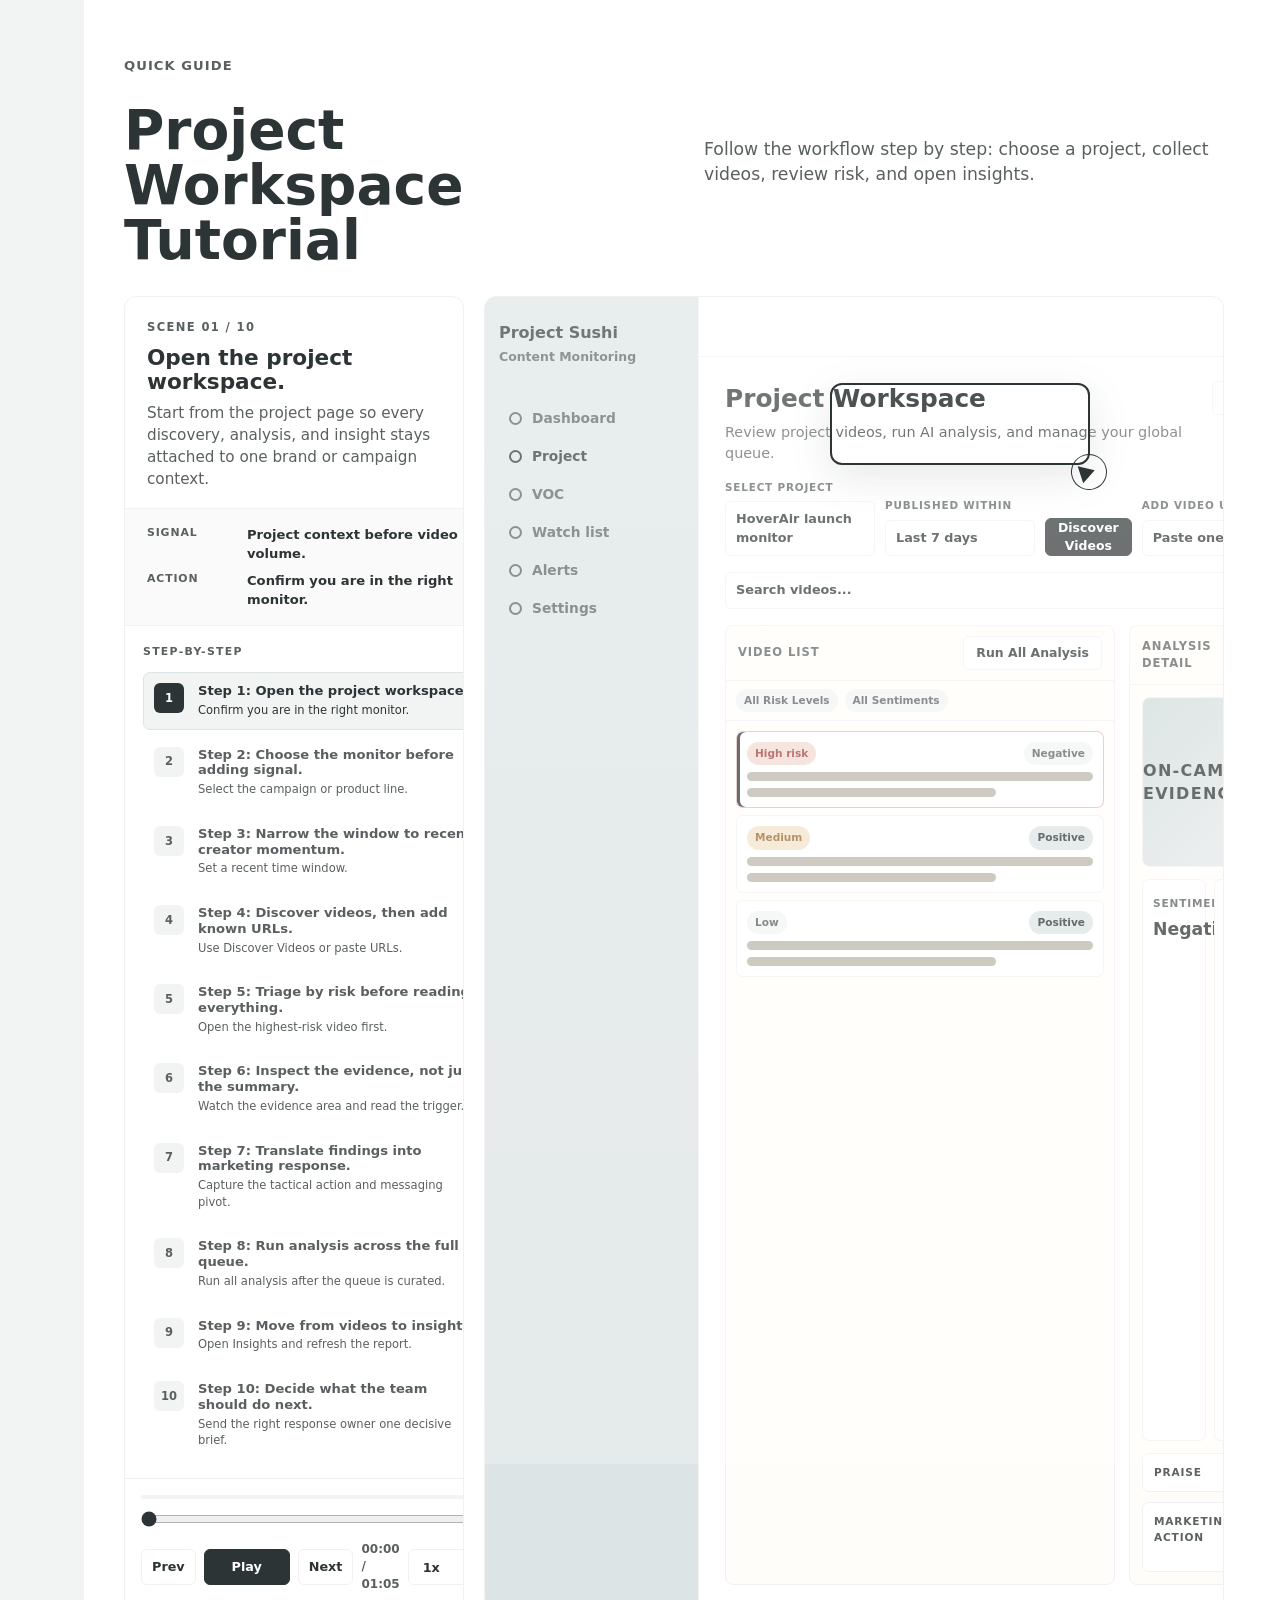
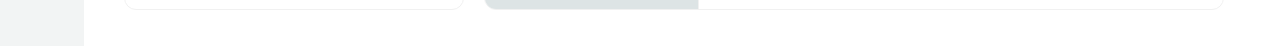
==== app/static/project-workspace-tutorial.html @ 8e1424fb "WIP: discover video functions" ====
<!doctype html>
<html lang="en">
  <head>
    <meta charset="UTF-8" />
    <meta name="viewport" content="width=device-width, initial-scale=1.0" />
    <title>Project Sushi Tutorial</title>
    <style>
      :root {
        --bg: #ffffff;
        --ink: #2d3435;
        --muted: #5a6061;
        --line: #f1f1f1;
        --panel: #ffffff;
        --soft: #f2f4f4;
        --signal: #2d3435;
        --signal-soft: #dde4e5;
        --risk: #9f403d;
        --amber: #9a6a2d;
        --shadow: 0 16px 48px rgba(45, 52, 53, 0.08);
        --radius: 8px;
        --frame-x: 50%;
        --frame-y: 50%;
      }

      * {
        box-sizing: border-box;
      }

      html,
      body {
        min-height: 100%;
        margin: 0;
      }

      body {
        background: linear-gradient(90deg, var(--soft) 0 84px, var(--bg) 84px 100%);
        color: var(--ink);
        font-family: Inter, ui-sans-serif, system-ui, -apple-system, BlinkMacSystemFont, "Segoe UI", sans-serif;
        line-height: 1.45;
      }

      button,
      input,
      select {
        font: inherit;
      }

      button {
        cursor: pointer;
      }

      .tutorial-shell {
        min-height: 100vh;
        display: grid;
        grid-template-rows: auto 1fr;
        gap: 28px;
        padding: 56px 56px 32px 124px;
      }

      .tutorial-topbar {
        display: flex;
        align-items: center;
        justify-content: space-between;
        gap: 20px;
      }

      .eyebrow {
        margin: 0 0 28px;
        color: var(--muted);
        font-size: 0.82rem;
        font-weight: 800;
        letter-spacing: 0.08em;
        text-transform: uppercase;
      }

      h1 {
        max-width: 840px;
        margin: 0;
        font-size: clamp(2.4rem, 4.3vw, 4.25rem);
        line-height: 1;
        letter-spacing: 0;
      }

      .top-note {
        max-width: 520px;
        margin: 0;
        color: var(--muted);
        font-size: 1.08rem;
      }

      .experience {
        display: grid;
        grid-template-columns: 340px minmax(620px, 1fr);
        gap: 20px;
        min-height: 0;
        overflow-x: auto;
        padding-bottom: 4px;
      }

      .cinema {
        position: relative;
        min-height: 620px;
        border: 1px solid var(--line);
        border-radius: 12px;
        background: #ffffff;
        box-shadow: none;
        overflow: hidden;
      }

      .cinema::before {
        content: "";
        position: absolute;
        inset: 0;
        pointer-events: none;
        background: linear-gradient(180deg, rgba(255, 255, 255, 0.16), rgba(255, 255, 255, 0));
        z-index: 7;
      }

      .cinema-grid {
        position: absolute;
        inset: 0;
        display: grid;
        grid-template-columns: 214px minmax(0, 1fr);
      }

      .mock-sidebar {
        border-right: 1px solid var(--line);
        background: #dde4e5;
        padding: 24px 14px;
      }

      .mock-brand {
        margin-bottom: 34px;
      }

      .mock-brand strong {
        display: block;
        font-size: 1rem;
        font-weight: 900;
      }

      .mock-brand span {
        color: var(--muted);
        font-size: 0.78rem;
        font-weight: 650;
      }

      .mock-nav {
        display: grid;
        gap: 4px;
      }

      .mock-nav-item {
        display: flex;
        align-items: center;
        gap: 10px;
        min-height: 34px;
        border-radius: 6px;
        padding: 0 10px;
        color: var(--muted);
        font-size: 0.86rem;
        font-weight: 700;
      }

      .mock-nav-item.active {
        background: var(--signal-soft);
        color: var(--ink);
      }

      .nav-dot {
        width: 13px;
        height: 13px;
        border: 2px solid currentColor;
        border-radius: 50%;
      }

      .mock-main {
        display: grid;
        grid-template-rows: 60px auto auto auto 1fr;
        min-width: 0;
      }

      .mock-topbar {
        display: flex;
        align-items: center;
        justify-content: flex-end;
        gap: 12px;
        border-bottom: 1px solid var(--line);
        padding: 0 22px;
      }

      .mock-topbar span {
        width: 26px;
        height: 26px;
        border-radius: 50%;
        background: var(--soft);
      }

      .workspace-header {
        display: flex;
        justify-content: space-between;
        gap: 18px;
        padding: 24px 26px 16px;
      }

      .workspace-header h2 {
        margin: 0;
        font-size: 1.55rem;
        letter-spacing: 0;
      }

      .workspace-header p {
        margin: 5px 0 0;
        color: var(--muted);
        font-size: 0.9rem;
      }

      .tiny-actions {
        display: flex;
        align-items: start;
        gap: 8px;
      }

      .mock-button {
        min-height: 34px;
        border: 1px solid var(--line);
        border-radius: 6px;
        background: var(--panel);
        padding: 0 12px;
        color: var(--ink);
        font-size: 0.78rem;
        font-weight: 800;
        display: inline-flex;
        align-items: center;
        justify-content: center;
      }

      .mock-button.primary {
        border-color: var(--ink);
        background: var(--ink);
        color: #ffffff;
      }

      .mock-button.active {
        border-color: var(--signal);
        background: var(--signal);
        color: #ffffff;
      }

      .controls-row {
        display: grid;
        grid-template-columns: minmax(150px, 220px) minmax(150px, 190px) auto minmax(220px, 1fr);
        gap: 10px;
        align-items: end;
        padding: 0 26px 16px;
      }

      .mock-field {
        display: grid;
        gap: 6px;
      }

      .mock-label {
        color: var(--muted);
        font-size: 0.65rem;
        font-weight: 900;
        letter-spacing: 0.08em;
        text-transform: uppercase;
      }

      .mock-input {
        min-height: 36px;
        border: 1px solid var(--line);
        border-radius: 6px;
        background: var(--panel);
        padding: 8px 10px;
        color: var(--ink);
        font-size: 0.8rem;
        font-weight: 700;
      }

      .search-strip {
        margin: 0 26px 16px;
        display: flex;
        gap: 10px;
      }

      .search-strip .mock-input {
        flex: 1;
      }

      .workspace-grid {
        display: grid;
        grid-template-columns: minmax(300px, 390px) minmax(0, 1fr);
        gap: 14px;
        min-height: 0;
        padding: 0 26px 24px;
      }

      .mock-pane {
        min-height: 450px;
        border: 1px solid var(--line);
        border-radius: var(--radius);
        background: rgba(255, 253, 248, 0.82);
        overflow: hidden;
      }

      .pane-title {
        display: flex;
        align-items: center;
        justify-content: space-between;
        border-bottom: 1px solid var(--line);
        padding: 10px 12px;
      }

      .pane-title strong {
        color: var(--muted);
        font-size: 0.72rem;
        font-weight: 900;
        letter-spacing: 0.08em;
        text-transform: uppercase;
      }

      .filters {
        display: flex;
        gap: 7px;
        border-bottom: 1px solid var(--line);
        padding: 8px 10px;
      }

      .filter-chip,
      .risk-chip,
      .sentiment-chip {
        border-radius: 999px;
        padding: 4px 8px;
        background: var(--soft);
        color: var(--muted);
        font-size: 0.66rem;
        font-weight: 900;
      }

      .video-list {
        display: grid;
        gap: 7px;
        padding: 10px;
      }

      .video-row {
        display: grid;
        gap: 7px;
        border: 1px solid var(--line);
        border-radius: 7px;
        background: var(--panel);
        padding: 10px;
      }

      .video-row.active {
        border-color: rgba(31, 86, 81, 0.55);
        box-shadow: inset 3px 0 0 var(--signal);
      }

      .video-row.risk {
        border-color: rgba(159, 64, 61, 0.34);
      }

      .video-title-line {
        height: 9px;
        border-radius: 99px;
        background: #bbb7aa;
      }

      .video-title-line.short {
        width: 72%;
      }

      .row-meta {
        display: flex;
        justify-content: space-between;
        gap: 8px;
      }

      .risk-chip.high {
        background: #f3d9d3;
        color: var(--risk);
      }

      .risk-chip.medium {
        background: #f2e2ca;
        color: var(--amber);
      }

      .sentiment-chip.good {
        background: var(--signal-soft);
        color: var(--signal);
      }

      .detail-stage {
        position: relative;
        display: grid;
        grid-template-rows: auto auto 1fr;
        min-height: 450px;
        overflow: visible;
      }

      .video-embed {
        margin: 12px;
        height: 170px;
        border: 1px solid var(--line);
        border-radius: var(--radius);
        background:
          linear-gradient(135deg, rgba(31, 86, 81, 0.16), rgba(36, 40, 39, 0.02)),
          var(--soft);
        display: grid;
        place-items: center;
        color: var(--signal);
        font-weight: 900;
        letter-spacing: 0.08em;
        text-transform: uppercase;
      }

      .analysis-grid {
        display: grid;
        grid-template-columns: repeat(3, minmax(0, 1fr));
        gap: 8px;
        margin: 0 12px 12px;
      }

      .metric {
        border: 1px solid var(--line);
        border-radius: 7px;
        background: var(--panel);
        padding: 10px;
      }

      .metric span {
        color: var(--muted);
        font-size: 0.66rem;
        font-weight: 900;
        letter-spacing: 0.08em;
        text-transform: uppercase;
      }

      .metric strong {
        display: block;
        margin-top: 4px;
        font-size: 1.08rem;
      }

      .detail-blocks {
        display: grid;
        grid-template-columns: repeat(2, minmax(0, 1fr));
        gap: 10px;
        padding: 0 12px 12px;
      }

      .mini-block {
        border: 1px solid var(--line);
        border-radius: 7px;
        background: var(--panel);
        padding: 11px;
      }

      .mini-block strong {
        display: block;
        color: var(--muted);
        font-size: 0.66rem;
        font-weight: 900;
        letter-spacing: 0.08em;
        text-transform: uppercase;
      }

      .mini-line {
        height: 8px;
        margin-top: 9px;
        border-radius: 99px;
        background: #c9c5b9;
      }

      .mini-line.short {
        width: 62%;
      }

      .insights-overlay {
        position: absolute;
        top: 48px;
        right: 12px;
        bottom: 18px;
        left: -404px;
        width: auto;
        display: grid;
        grid-template-rows: auto 1fr;
        border: 1px solid rgba(31, 86, 81, 0.45);
        border-radius: var(--radius);
        background: rgba(255, 253, 248, 0.96);
        box-shadow: 0 20px 70px rgba(31, 86, 81, 0.15);
        opacity: 0;
        transform: translateY(16px);
        pointer-events: none;
        transition: opacity 0.42s ease, transform 0.42s ease;
        z-index: 5;
      }

      .insights-overlay.visible {
        opacity: 1;
        transform: translateY(0);
      }

      .insights-head {
        display: flex;
        justify-content: space-between;
        gap: 18px;
        border-bottom: 1px solid var(--line);
        padding: 18px;
      }

      .insights-head h3 {
        margin: 0;
        font-size: 1.55rem;
      }

      .insights-head p {
        margin: 4px 0 0;
        color: var(--muted);
        font-size: 0.88rem;
      }

      .insights-body {
        display: grid;
        grid-template-columns: 1fr 1.25fr;
        gap: 12px;
        padding: 16px;
      }

      .donut {
        width: 150px;
        height: 150px;
        border-radius: 50%;
        background: conic-gradient(var(--signal) 0 42%, var(--amber) 42% 71%, var(--risk) 71% 100%);
        position: relative;
        margin: 6px auto 18px;
      }

      .donut::after {
        content: "";
        position: absolute;
        inset: 34px;
        border-radius: 50%;
        background: var(--panel);
      }

      .report-list {
        display: grid;
        gap: 8px;
      }

      .report-item {
        border: 1px solid var(--line);
        border-radius: 7px;
        background: var(--panel);
        padding: 10px;
      }

      .report-item b {
        display: block;
        margin-bottom: 4px;
        font-size: 0.82rem;
      }

      .report-item span {
        color: var(--muted);
        font-size: 0.78rem;
      }

      .spotlight {
        position: absolute;
        left: 50%;
        top: 50%;
        width: 170px;
        height: 70px;
        border: 2px solid var(--signal);
        border-radius: 12px;
        box-shadow: 0 0 0 999px rgba(255, 255, 255, 0.2), 0 12px 40px rgba(45, 52, 53, 0.14);
        transform: translate(-50%, -50%);
        transition: left 0.65s ease, top 0.65s ease, width 0.65s ease, height 0.65s ease;
        z-index: 8;
        pointer-events: none;
      }

      .cursor {
        position: absolute;
        left: 52%;
        top: 48%;
        width: 18px;
        height: 18px;
        transform: translate(-2px, -2px) rotate(-18deg);
        transition: left 0.65s ease, top 0.65s ease;
        z-index: 9;
        pointer-events: none;
      }

      .cursor::before {
        content: "";
        position: absolute;
        left: 0;
        top: 0;
        width: 0;
        height: 0;
        border-left: 15px solid var(--ink);
        border-top: 9px solid transparent;
        border-bottom: 9px solid transparent;
      }

      .cursor.pulse::after {
        content: "";
        position: absolute;
        left: -9px;
        top: -9px;
        width: 34px;
        height: 34px;
        border: 1px solid var(--signal);
        border-radius: 50%;
        animation: cursor-pulse 0.72s ease-out;
      }

      @keyframes cursor-pulse {
        from {
          opacity: 0.8;
          transform: scale(0.42);
        }
        to {
          opacity: 0;
          transform: scale(1.5);
        }
      }

      .side-panel {
        order: -1;
        display: grid;
        grid-template-rows: auto auto 1fr auto;
        min-height: 620px;
        border: 1px solid var(--line);
        border-radius: 12px;
        background: #ffffff;
        box-shadow: none;
        overflow: hidden;
      }

      .lesson-card {
        padding: 22px 22px 18px;
        border-bottom: 1px solid var(--line);
      }

      .lesson-counter {
        color: var(--muted);
        font-size: 0.72rem;
        font-weight: 900;
        letter-spacing: 0.12em;
        text-transform: uppercase;
      }

      .lesson-card h2 {
        margin: 10px 0 8px;
        font-size: 1.35rem;
        line-height: 1.12;
        letter-spacing: 0;
        overflow-wrap: anywhere;
      }

      .lesson-card p {
        margin: 0;
        color: var(--muted);
        font-size: 0.95rem;
      }

      .lesson-meta {
        display: grid;
        gap: 8px;
        padding: 16px 22px;
        border-bottom: 1px solid var(--line);
        background: #fafafa;
      }

      .meta-row {
        display: grid;
        grid-template-columns: 90px minmax(0, 1fr);
        gap: 10px;
      }

      .meta-row b {
        color: var(--muted);
        font-size: 0.68rem;
        font-weight: 900;
        letter-spacing: 0.08em;
        text-transform: uppercase;
      }

      .meta-row span {
        font-size: 0.82rem;
        font-weight: 700;
      }

      .storyboard {
        display: grid;
        gap: 6px;
        align-content: start;
        padding: 18px;
        overflow: auto;
      }

      .storyboard::before {
        content: "Step-by-step";
        margin: 0 0 6px;
        color: var(--muted);
        font-size: 0.68rem;
        font-weight: 900;
        letter-spacing: 0.12em;
        text-transform: uppercase;
      }

      .story-step {
        display: grid;
        grid-template-columns: 32px minmax(0, 1fr);
        gap: 12px;
        border: 1px solid transparent;
        border-radius: 7px;
        background: transparent;
        padding: 10px;
        text-align: left;
        color: var(--muted);
        min-width: 0;
      }

      .story-step.done {
        color: var(--ink);
      }

      .story-step.active {
        border-color: #dde4e5;
        background: #f2f4f4;
        color: var(--ink);
      }

      .story-number {
        display: grid;
        place-items: center;
        width: 30px;
        height: 30px;
        border-radius: 6px;
        background: var(--soft);
        color: var(--muted);
        font-size: 0.72rem;
        font-weight: 900;
      }

      .story-step.active .story-number {
        background: var(--signal);
        color: #ffffff;
      }

      .story-step.done .story-number {
        background: #ffffff;
        border: 1px solid #dde4e5;
        color: var(--ink);
      }

      .story-copy strong {
        display: block;
        font-size: 0.82rem;
        line-height: 1.2;
        white-space: normal;
        overflow-wrap: anywhere;
      }

      .story-copy span {
        display: block;
        margin-top: 3px;
        font-size: 0.72rem;
        white-space: normal;
        overflow-wrap: anywhere;
      }

      .player {
        border-top: 1px solid var(--line);
        padding: 16px;
      }

      .progress {
        position: relative;
        height: 4px;
        border-radius: 99px;
        background: var(--soft);
        overflow: hidden;
      }

      .progress-fill {
        width: 0;
        height: 100%;
        border-radius: inherit;
        background: var(--signal);
        transition: width 0.2s linear;
      }

      .scrubber {
        width: 100%;
        margin: 12px 0 14px;
        accent-color: var(--signal);
      }

      .player-actions {
        display: grid;
        grid-template-columns: auto 1fr auto;
        gap: 8px;
        align-items: center;
      }

      .control-group {
        display: flex;
        gap: 8px;
      }

      .player button,
      .player select {
        min-height: 36px;
        border: 1px solid var(--line);
        border-radius: 6px;
        background: var(--panel);
        color: var(--ink);
        padding: 0 10px;
        font-size: 0.8rem;
        font-weight: 850;
      }

      .player button.primary {
        min-width: 86px;
        border-color: var(--ink);
        background: var(--ink);
        color: #ffffff;
      }

      .time-readout {
        justify-self: center;
        color: var(--muted);
        font-size: 0.75rem;
        font-weight: 850;
      }

      .is-focus {
        animation: focus-glow 1.1s ease-in-out infinite alternate;
      }

      @keyframes focus-glow {
        from {
          box-shadow: 0 0 0 rgba(31, 86, 81, 0);
        }
        to {
          box-shadow: 0 0 0 4px rgba(31, 86, 81, 0.12);
        }
      }

      @media (max-width: 520px) {
        .experience {
          grid-template-columns: 1fr;
        }

        .side-panel {
          min-height: auto;
          order: -1;
        }

        .storyboard {
          max-height: 260px;
        }
      }

      @media (max-width: 820px) {
        .tutorial-shell {
          padding: 16px;
        }

        .tutorial-topbar {
          align-items: start;
          flex-direction: column;
        }

        .player-actions {
          grid-template-columns: 1fr;
        }

        .time-readout {
          justify-self: start;
        }
      }

      @media (max-width: 880px) {
        .tutorial-shell {
          padding: 24px;
        }

        body {
          background: #ffffff;
        }

        .tutorial-topbar {
          align-items: start;
          flex-direction: column;
        }

        h1 {
          font-size: clamp(1.8rem, 8vw, 3.1rem);
        }

        .cinema {
          min-height: 760px;
        }

        .cinema-grid {
          grid-template-columns: 1fr;
        }

        .mock-sidebar {
          display: none;
        }

        .controls-row,
        .workspace-grid,
        .detail-blocks,
        .insights-body {
          grid-template-columns: 1fr;
        }

        .workspace-grid {
          padding: 0 14px 16px;
        }

        .controls-row,
        .search-strip,
        .workspace-header {
          margin: 0;
          padding-left: 14px;
          padding-right: 14px;
        }

        .mock-pane,
        .detail-stage {
          min-height: auto;
        }

        .insights-overlay {
          inset: 120px 14px 14px;
          width: auto;
        }
      }
    </style>
  </head>
  <body>
    <main class="tutorial-shell">
      <header class="tutorial-topbar">
        <div>
          <p class="eyebrow">Quick guide</p>
          <h1>Project Workspace Tutorial</h1>
        </div>
        <p class="top-note">
          Follow the workflow step by step: choose a project, collect videos, review risk, and open insights.
        </p>
      </header>

      <section class="experience" aria-label="Project Sushi interactive tutorial">
        <div class="cinema" id="cinema">
          <div class="cinema-grid">
            <aside class="mock-sidebar">
              <div class="mock-brand">
                <strong>Project Sushi</strong>
                <span>Content Monitoring</span>
              </div>
              <nav class="mock-nav" aria-label="Mock app navigation">
                <div class="mock-nav-item"><span class="nav-dot"></span>Dashboard</div>
                <div class="mock-nav-item active" id="target-nav"><span class="nav-dot"></span>Project</div>
                <div class="mock-nav-item"><span class="nav-dot"></span>VOC</div>
                <div class="mock-nav-item"><span class="nav-dot"></span>Watch list</div>
                <div class="mock-nav-item"><span class="nav-dot"></span>Alerts</div>
                <div class="mock-nav-item"><span class="nav-dot"></span>Settings</div>
              </nav>
            </aside>

            <section class="mock-main">
              <div class="mock-topbar">
                <span></span>
                <span></span>
                <span></span>
              </div>

              <div class="workspace-header">
                <div id="target-header">
                  <h2>Project Workspace</h2>
                  <p>Review project videos, run AI analysis, and manage your global queue.</p>
                </div>
                <div class="tiny-actions">
                  <button class="mock-button" id="target-insights" type="button">Insights</button>
                  <button class="mock-button" type="button">Back</button>
                </div>
              </div>

              <div class="controls-row">
                <label class="mock-field" id="target-project">
                  <span class="mock-label">Select Project</span>
                  <span class="mock-input">HoverAir launch monitor</span>
                </label>
                <label class="mock-field" id="target-window">
                  <span class="mock-label">Published within</span>
                  <span class="mock-input">Last 7 days</span>
                </label>
                <button class="mock-button primary" id="target-discover" type="button">Discover Videos</button>
                <label class="mock-field" id="target-add">
                  <span class="mock-label">Add Video URLs</span>
                  <span class="mock-input">Paste one or more URLs</span>
                </label>
              </div>

              <div class="search-strip" id="target-search">
                <span class="mock-input">Search videos...</span>
                <button class="mock-button" type="button">Search</button>
              </div>

              <div class="workspace-grid">
                <section class="mock-pane" id="target-list">
                  <div class="pane-title">
                    <strong>Video List</strong>
                    <button class="mock-button" id="target-run" type="button">Run All Analysis</button>
                  </div>
                  <div class="filters" id="target-filters">
                    <span class="filter-chip">All Risk Levels</span>
                    <span class="filter-chip">All Sentiments</span>
                  </div>
                  <div class="video-list">
                    <div class="video-row active risk" id="target-risk-row">
                      <div class="row-meta">
                        <span class="risk-chip high">High risk</span>
                        <span class="sentiment-chip">Negative</span>
                      </div>
                      <span class="video-title-line"></span>
                      <span class="video-title-line short"></span>
                    </div>
                    <div class="video-row">
                      <div class="row-meta">
                        <span class="risk-chip medium">Medium</span>
                        <span class="sentiment-chip good">Positive</span>
                      </div>
                      <span class="video-title-line"></span>
                      <span class="video-title-line short"></span>
                    </div>
                    <div class="video-row">
                      <div class="row-meta">
                        <span class="risk-chip">Low</span>
                        <span class="sentiment-chip good">Positive</span>
                      </div>
                      <span class="video-title-line"></span>
                      <span class="video-title-line short"></span>
                    </div>
                  </div>
                </section>

                <section class="mock-pane detail-stage" id="target-detail">
                  <div class="pane-title">
                    <strong>Analysis Detail</strong>
                    <button class="mock-button active" id="target-single-analysis" type="button">Analyze Video</button>
                  </div>
                  <div class="video-embed" id="target-evidence">On-camera evidence</div>
                  <div class="analysis-grid" id="target-metrics">
                    <div class="metric">
                      <span>Sentiment</span>
                      <strong>Negative</strong>
                    </div>
                    <div class="metric">
                      <span>Risk</span>
                      <strong>8 / 10</strong>
                    </div>
                    <div class="metric">
                      <span>Action</span>
                      <strong>Private reachout</strong>
                    </div>
                  </div>
                  <div class="detail-blocks" id="target-blocks">
                    <div class="mini-block">
                      <strong>Praise</strong>
                      <span class="mini-line"></span>
                      <span class="mini-line short"></span>
                    </div>
                    <div class="mini-block">
                      <strong>Criticism</strong>
                      <span class="mini-line"></span>
                      <span class="mini-line short"></span>
                    </div>
                    <div class="mini-block">
                      <strong>Marketing action</strong>
                      <span class="mini-line"></span>
                      <span class="mini-line short"></span>
                    </div>
                    <div class="mini-block">
                      <strong>Audience and use case</strong>
                      <span class="mini-line"></span>
                      <span class="mini-line short"></span>
                    </div>
                  </div>

                  <div class="insights-overlay" id="target-report" aria-hidden="true">
                    <div class="insights-head">
                      <div>
                        <h3>Insights</h3>
                        <p>Project-level summary from analyzed videos only.</p>
                      </div>
                      <button class="mock-button primary" type="button">Refresh Report</button>
                    </div>
                    <div class="insights-body">
                      <div>
                        <div class="donut" aria-label="Sentiment and risk distribution chart"></div>
                        <div class="report-item">
                          <b>Reach at risk</b>
                          <span>Negative videos are concentrated in the newest launch reviews.</span>
                        </div>
                      </div>
                      <div class="report-list">
                        <div class="report-item">
                          <b>Executive summary</b>
                          <span>Creators like portability and setup speed, but reliability claims need evidence.</span>
                        </div>
                        <div class="report-item">
                          <b>Top criticism</b>
                          <span>Signal drop and loss of confidence during active movement.</span>
                        </div>
                        <div class="report-item">
                          <b>Messaging pivot</b>
                          <span>Lead with proven use cases, not only feature ambition.</span>
                        </div>
                      </div>
                    </div>
                  </div>
                </section>
              </div>
            </section>
          </div>

          <div class="spotlight" id="spotlight" aria-hidden="true"></div>
          <div class="cursor" id="cursor" aria-hidden="true"></div>
        </div>

        <aside class="side-panel">
          <section class="lesson-card" aria-live="polite">
            <div class="lesson-counter" id="lesson-counter">Scene 01 / 10</div>
            <h2 id="lesson-title">Open the project workspace.</h2>
            <p id="lesson-body">Start from the project page so every discovery, analysis, and insight stays attached to one brand or campaign context.</p>
          </section>

          <section class="lesson-meta">
            <div class="meta-row">
              <b>Signal</b>
              <span id="lesson-signal">Project context before video volume.</span>
            </div>
            <div class="meta-row">
              <b>Action</b>
              <span id="lesson-action">Confirm you are in the right monitor.</span>
            </div>
          </section>

          <div class="storyboard" id="storyboard" aria-label="Tutorial scenes"></div>

          <section class="player" aria-label="Tutorial controls">
            <div class="progress" aria-hidden="true">
              <div class="progress-fill" id="progress-fill"></div>
            </div>
            <input class="scrubber" id="scrubber" type="range" min="0" max="9" step="1" value="0" aria-label="Tutorial scene" />
            <div class="player-actions">
              <div class="control-group">
                <button type="button" id="prev-btn">Prev</button>
                <button class="primary" type="button" id="play-btn">Play</button>
                <button type="button" id="next-btn">Next</button>
              </div>
              <div class="time-readout" id="time-readout">00:00 / 01:05</div>
              <select id="speed-select" aria-label="Playback speed">
                <option value="1">1x</option>
                <option value="1.4">1.4x</option>
                <option value="0.75">0.75x</option>
              </select>
            </div>
          </section>
        </aside>
      </section>
    </main>

    <script>
      const scenes = [
        {
          title: "Open the project workspace.",
          body: "Start from the project page so every discovery, analysis, and insight stays attached to one brand or campaign context.",
          signal: "Project context before video volume.",
          action: "Confirm you are in the right monitor.",
          target: "target-header",
          x: 43,
          y: 18,
          w: 260,
          h: 82
        },
        {
          title: "Choose the monitor before adding signal.",
          body: "The project selector is the guardrail. It keeps HoverAir, competitor, market, and launch data from mixing into the wrong readout.",
          signal: "Cleaner product and market segmentation.",
          action: "Select the campaign or product line.",
          target: "target-project",
          x: 31,
          y: 30,
          w: 220,
          h: 78
        },
        {
          title: "Narrow the window to recent creator momentum.",
          body: "Use the publish range when you need launch-week signal, early PR risk, or a weekly pulse instead of a stale backlog.",
          signal: "Freshness matters for risk escalation.",
          action: "Set a recent time window.",
          target: "target-window",
          x: 49,
          y: 30,
          w: 198,
          h: 78
        },
        {
          title: "Discover videos, then add known URLs.",
          body: "Discovery finds the broader market. Manual URLs catch the videos the team already cares about, including influencer posts shared by sales or support.",
          signal: "Blend market discovery with team intelligence.",
          action: "Use Discover Videos or paste URLs.",
          target: "target-discover",
          x: 62,
          y: 33,
          w: 165,
          h: 66
        },
        {
          title: "Triage by risk before reading everything.",
          body: "The list turns a pile of creator videos into a decision queue. Filter by high or critical risk first when time is limited.",
          signal: "Risk score drives review order.",
          action: "Open the highest-risk video first.",
          target: "target-risk-row",
          x: 33,
          y: 63,
          w: 330,
          h: 96
        },
        {
          title: "Inspect the evidence, not just the summary.",
          body: "For product marketing, the most useful moment is the shift from opinion to proof: on-camera failure, repeated friction, or a specific competitor win.",
          signal: "Timestamped proof separates critique from product risk.",
          action: "Watch the evidence area and read the trigger.",
          target: "target-evidence",
          x: 70,
          y: 56,
          w: 360,
          h: 190
        },
        {
          title: "Translate findings into marketing response.",
          body: "The analysis pane connects sentiment, risk, praise, criticism, audience, use case, and recommended response so the team can act without rewriting the review.",
          signal: "From content review to response strategy.",
          action: "Capture the tactical action and messaging pivot.",
          target: "target-metrics",
          x: 70,
          y: 77,
          w: 370,
          h: 92
        },
        {
          title: "Run analysis across the full queue.",
          body: "Once the queue looks right, run all analysis so individual creator moments roll up into portfolio-level insight.",
          signal: "Scale individual evidence into trend signal.",
          action: "Run all analysis after the queue is curated.",
          target: "target-run",
          x: 40,
          y: 53,
          w: 170,
          h: 58
        },
        {
          title: "Move from videos to insights.",
          body: "Insights summarize only analyzed videos. This is where product marketing gets the executive read: goods, bads, urgency, reach, and action plan.",
          signal: "Portfolio narrative, backed by analyzed videos.",
          action: "Open Insights and refresh the report.",
          target: "target-report",
          x: 68,
          y: 51,
          w: 520,
          h: 350,
          showReport: true
        },
        {
          title: "Decide what the team should do next.",
          body: "End every review with a decision: ignore, comment publicly, reach out privately, or adjust launch messaging before the risk spreads.",
          signal: "A clear call beats a long recap.",
          action: "Send the right response owner one decisive brief.",
          target: "target-report",
          x: 72,
          y: 67,
          w: 470,
          h: 235,
          showReport: true
        }
      ];

      const stepDuration = 6500;
      let activeIndex = 0;
      let isPlaying = false;
      let speed = 1;
      let timer = null;
      let sceneStartedAt = 0;
      let sceneElapsed = 0;

      const counter = document.getElementById("lesson-counter");
      const title = document.getElementById("lesson-title");
      const body = document.getElementById("lesson-body");
      const signal = document.getElementById("lesson-signal");
      const action = document.getElementById("lesson-action");
      const storyboard = document.getElementById("storyboard");
      const spotlight = document.getElementById("spotlight");
      const cursor = document.getElementById("cursor");
      const cinema = document.getElementById("cinema");
      const report = document.getElementById("target-report");
      const playBtn = document.getElementById("play-btn");
      const prevBtn = document.getElementById("prev-btn");
      const nextBtn = document.getElementById("next-btn");
      const scrubber = document.getElementById("scrubber");
      const speedSelect = document.getElementById("speed-select");
      const progressFill = document.getElementById("progress-fill");
      const timeReadout = document.getElementById("time-readout");

      function twoDigits(value) {
        return String(value).padStart(2, "0");
      }

      function formatTime(milliseconds) {
        const totalSeconds = Math.round(milliseconds / 1000);
        const minutes = Math.floor(totalSeconds / 60);
        const seconds = totalSeconds % 60;
        return `${twoDigits(minutes)}:${twoDigits(seconds)}`;
      }

      function totalDuration() {
        return scenes.length * stepDuration;
      }

      function sceneDuration() {
        return stepDuration / speed;
      }

      function clearFocus() {
        document.querySelectorAll(".is-focus").forEach((node) => node.classList.remove("is-focus"));
      }

      function buildStoryboard() {
        storyboard.innerHTML = scenes
          .map((scene, index) => `
            <button class="story-step" type="button" data-scene-index="${index}">
              <span class="story-number">${index + 1}</span>
              <span class="story-copy">
                <strong>Step ${index + 1}: ${scene.title}</strong>
                <span>${scene.action}</span>
              </span>
            </button>
          `)
          .join("");
      }

      function setScene(index, options = {}) {
        activeIndex = Math.max(0, Math.min(scenes.length - 1, index));
        const scene = scenes[activeIndex];

        counter.textContent = `Scene ${twoDigits(activeIndex + 1)} / ${twoDigits(scenes.length)}`;
        title.textContent = scene.title;
        body.textContent = scene.body;
        signal.textContent = scene.signal;
        action.textContent = scene.action;
        scrubber.value = String(activeIndex);

        clearFocus();
        const target = document.getElementById(scene.target);
        if (target) {
          target.classList.add("is-focus");
        }

        report.classList.toggle("visible", Boolean(scene.showReport));
        report.setAttribute("aria-hidden", scene.showReport ? "false" : "true");

        const cinemaRect = cinema.getBoundingClientRect();
        if (target) {
          const targetRect = target.getBoundingClientRect();
          const centerX = targetRect.left - cinemaRect.left + targetRect.width / 2;
          const centerY = targetRect.top - cinemaRect.top + targetRect.height / 2;
          const width = scene.w || targetRect.width + 22;
          const height = scene.h || targetRect.height + 22;
          spotlight.style.left = `${centerX}px`;
          spotlight.style.top = `${centerY}px`;
          spotlight.style.width = `${width}px`;
          spotlight.style.height = `${height}px`;
          cursor.style.left = `${centerX + Math.min(122, width / 2)}px`;
          cursor.style.top = `${centerY + Math.min(54, height / 2)}px`;
          cinema.style.setProperty("--frame-x", `${centerX}px`);
          cinema.style.setProperty("--frame-y", `${centerY}px`);
        } else {
          spotlight.style.left = `${scene.x}%`;
          spotlight.style.top = `${scene.y}%`;
          spotlight.style.width = `${scene.w}px`;
          spotlight.style.height = `${scene.h}px`;
          cursor.style.left = `calc(${scene.x}% + ${Math.min(120, scene.w / 2)}px)`;
          cursor.style.top = `calc(${scene.y}% + ${Math.min(52, scene.h / 2)}px)`;
          cinema.style.setProperty("--frame-x", `${scene.x}%`);
          cinema.style.setProperty("--frame-y", `${scene.y}%`);
        }

        document.querySelectorAll(".story-step").forEach((node, nodeIndex) => {
          node.classList.toggle("active", nodeIndex === activeIndex);
          node.classList.toggle("done", nodeIndex < activeIndex);
        });

        cursor.classList.remove("pulse");
        window.requestAnimationFrame(() => cursor.classList.add("pulse"));

        sceneElapsed = options.keepElapsed ? sceneElapsed : 0;
        sceneStartedAt = performance.now() - sceneElapsed;
        updateProgress();
      }

      function updateProgress() {
        const sceneProgress = isPlaying
          ? Math.min(sceneDuration(), performance.now() - sceneStartedAt)
          : sceneElapsed;
        const elapsed = activeIndex * stepDuration + sceneProgress * speed;
        const pct = Math.min(100, (elapsed / totalDuration()) * 100);
        progressFill.style.width = `${pct}%`;
        timeReadout.textContent = `${formatTime(elapsed)} / ${formatTime(totalDuration())}`;
      }

      function stopTimer() {
        if (timer) {
          window.clearInterval(timer);
          timer = null;
        }
      }

      function pause() {
        if (!isPlaying) {
          return;
        }
        sceneElapsed = Math.min(sceneDuration(), performance.now() - sceneStartedAt);
        isPlaying = false;
        playBtn.textContent = "Play";
        stopTimer();
        updateProgress();
      }

      function play() {
        if (isPlaying) {
          return;
        }
        if (activeIndex === scenes.length - 1 && sceneElapsed >= sceneDuration()) {
          setScene(0);
        }
        isPlaying = true;
        playBtn.textContent = "Pause";
        sceneStartedAt = performance.now() - sceneElapsed;
        stopTimer();
        timer = window.setInterval(() => {
          const elapsed = performance.now() - sceneStartedAt;
          if (elapsed >= sceneDuration()) {
            if (activeIndex >= scenes.length - 1) {
              sceneElapsed = sceneDuration();
              pause();
              updateProgress();
              return;
            }
            setScene(activeIndex + 1);
          } else {
            updateProgress();
          }
        }, 80);
      }

      function nextScene() {
        const next = activeIndex >= scenes.length - 1 ? 0 : activeIndex + 1;
        setScene(next);
        if (isPlaying) {
          play();
        }
      }

      function prevScene() {
        const prev = activeIndex <= 0 ? scenes.length - 1 : activeIndex - 1;
        setScene(prev);
        if (isPlaying) {
          play();
        }
      }

      buildStoryboard();
      setScene(0);

      playBtn.addEventListener("click", () => {
        if (isPlaying) {
          pause();
        } else {
          play();
        }
      });

      nextBtn.addEventListener("click", nextScene);
      prevBtn.addEventListener("click", prevScene);

      scrubber.addEventListener("input", (event) => {
        setScene(Number(event.target.value));
      });

      speedSelect.addEventListener("change", (event) => {
        const wasPlaying = isPlaying;
        pause();
        speed = Number(event.target.value) || 1;
        sceneElapsed = 0;
        setScene(activeIndex);
        if (wasPlaying) {
          play();
        }
      });

      storyboard.addEventListener("click", (event) => {
        const button = event.target.closest("[data-scene-index]");
        if (!button) {
          return;
        }
        setScene(Number(button.dataset.sceneIndex));
      });

      document.addEventListener("keydown", (event) => {
        if (event.key === "ArrowRight") {
          nextScene();
        }
        if (event.key === "ArrowLeft") {
          prevScene();
        }
        if (event.key === " " && event.target === document.body) {
          event.preventDefault();
          if (isPlaying) {
            pause();
          } else {
            play();
          }
        }
      });
    </script>
  </body>
</html>
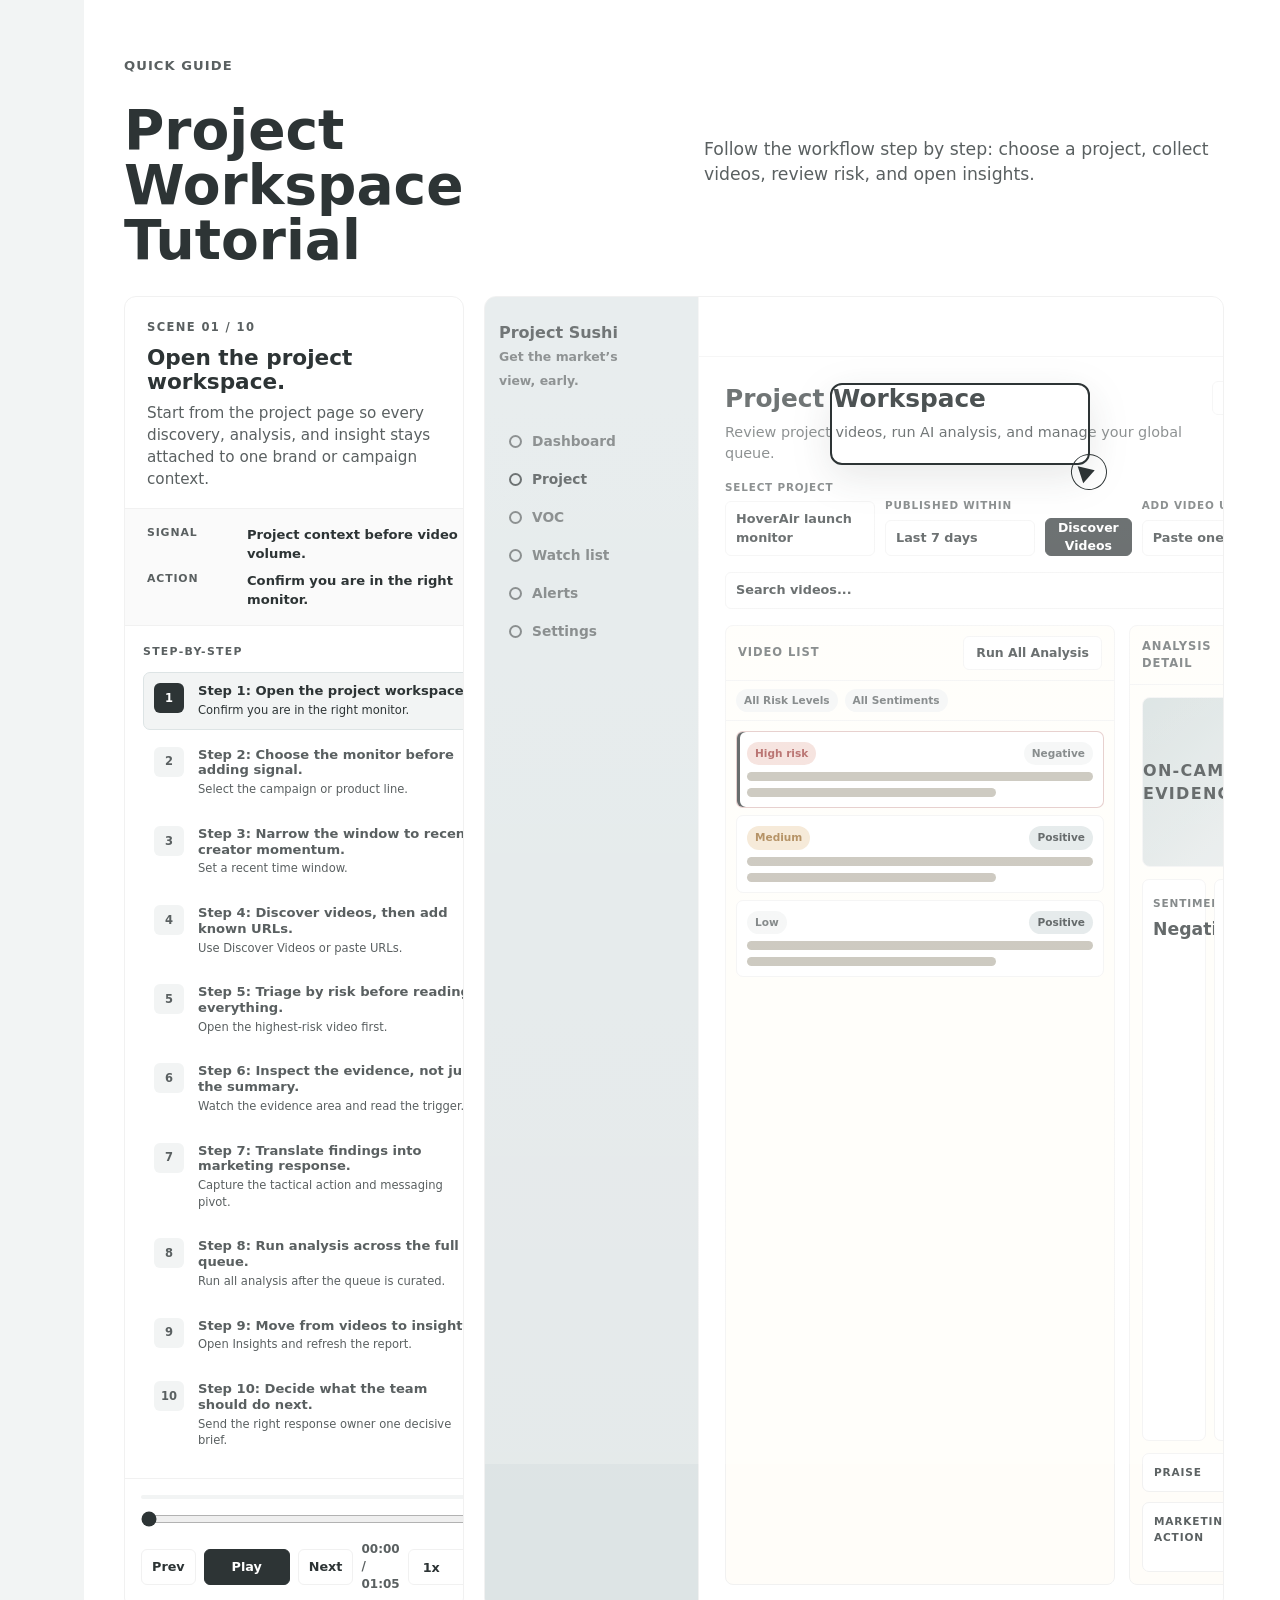
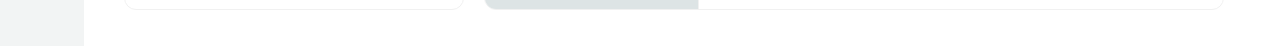
==== commit 5c5149af: "Harden mobile layout and translation bindings" ====
--- a/app/static/project-workspace-tutorial.html
+++ b/app/static/project-workspace-tutorial.html
@@ -970,7 +970,7 @@
             <aside class="mock-sidebar">
               <div class="mock-brand">
                 <strong>Project Sushi</strong>
-                <span>Content Monitoring</span>
+                <span>Get the market’s view,&nbsp;early.</span>
               </div>
               <nav class="mock-nav" aria-label="Mock app navigation">
                 <div class="mock-nav-item"><span class="nav-dot"></span>Dashboard</div>
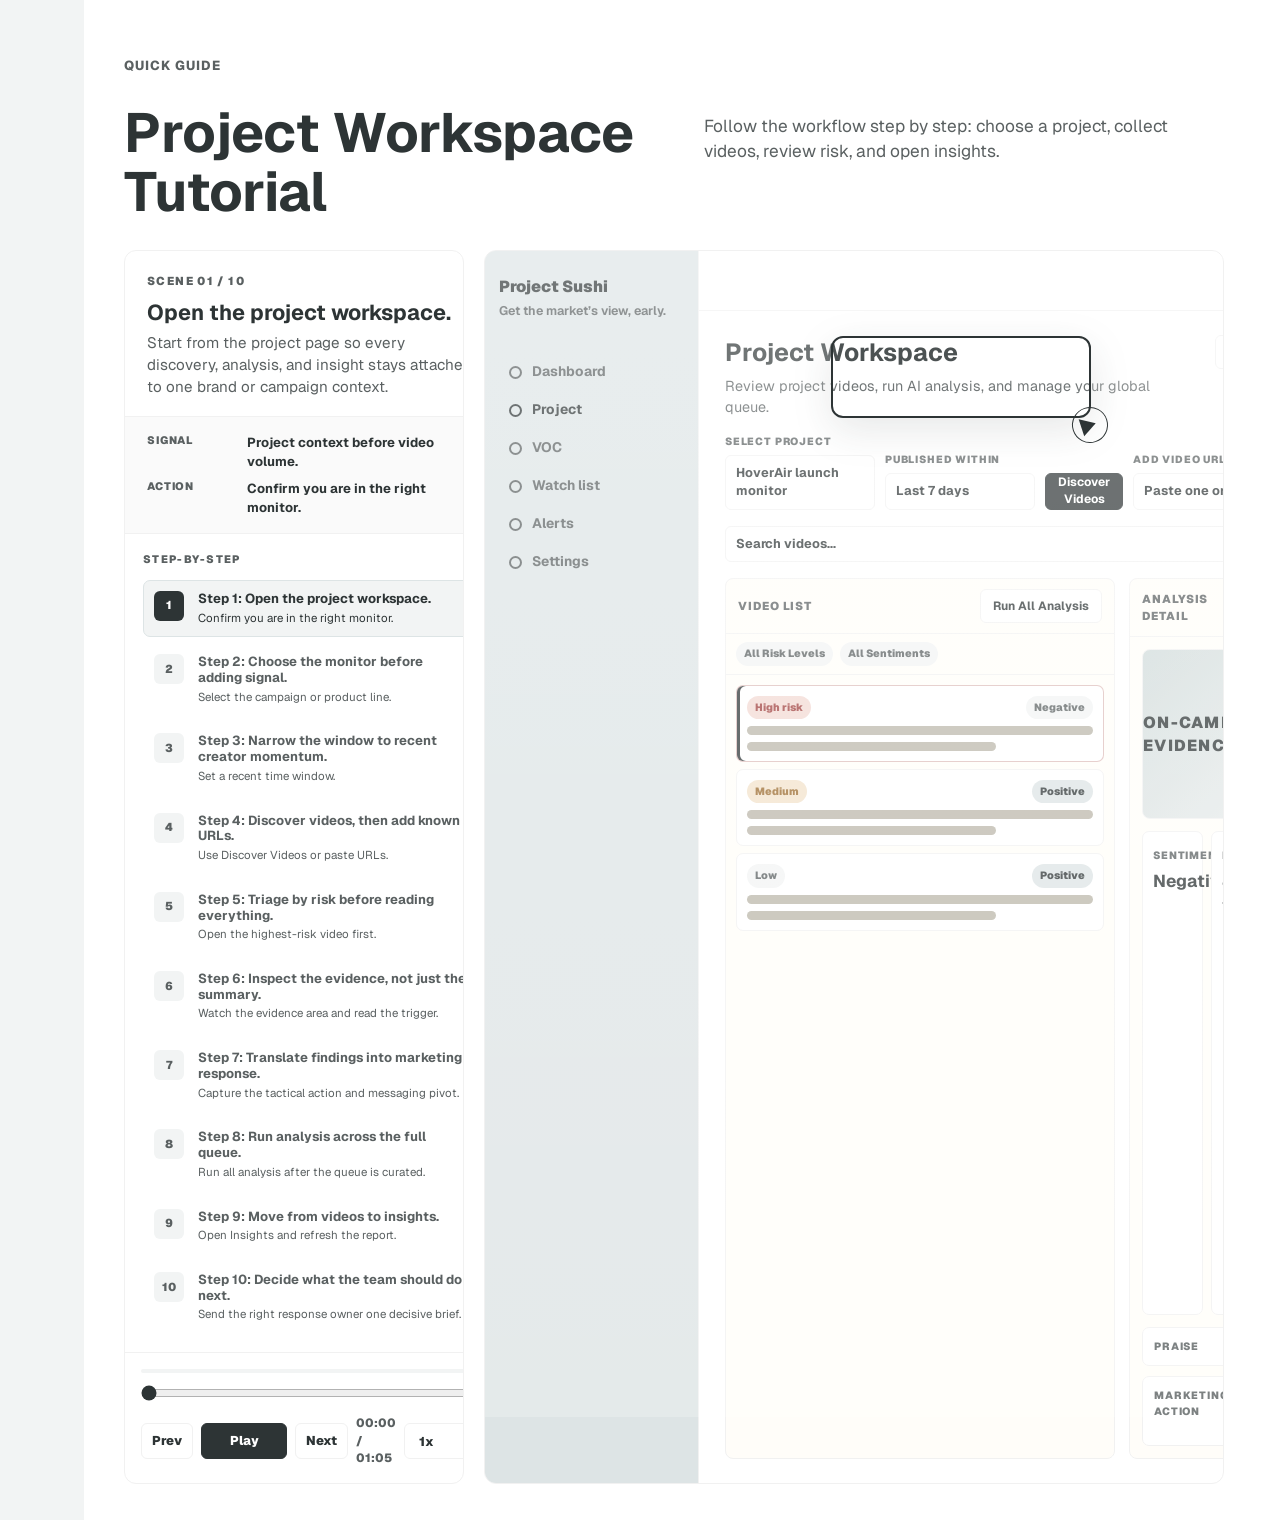
==== commit a4ded4b0: "chore: preserve current workspace changes" ====
--- a/app/static/project-workspace-tutorial.html
+++ b/app/static/project-workspace-tutorial.html
@@ -4,6 +4,7 @@
     <meta charset="UTF-8" />
     <meta name="viewport" content="width=device-width, initial-scale=1.0" />
     <title>Project Sushi Tutorial</title>
+    <link href="https://fonts.googleapis.com/css2?family=Geist:wght@300;400;500;600;700;800;900&family=Geist+Mono:wght@300;400;500;600;700;800;900&display=swap" rel="stylesheet" />
     <style>
       :root {
         --bg: #ffffff;
@@ -35,7 +36,7 @@
       body {
         background: linear-gradient(90deg, var(--soft) 0 84px, var(--bg) 84px 100%);
         color: var(--ink);
-        font-family: Inter, ui-sans-serif, system-ui, -apple-system, BlinkMacSystemFont, "Segoe UI", sans-serif;
+        font-family: "Geist", ui-sans-serif, system-ui, -apple-system, BlinkMacSystemFont, "Segoe UI", sans-serif;
         line-height: 1.45;
       }
 
@@ -77,7 +78,7 @@
         max-width: 840px;
         margin: 0;
         font-size: clamp(2.4rem, 4.3vw, 4.25rem);
-        line-height: 1;
+        line-height: 1.08;
         letter-spacing: 0;
       }
 
@@ -228,8 +229,8 @@
         background: var(--panel);
         padding: 0 12px;
         color: var(--ink);
-        font-size: 0.78rem;
-        font-weight: 800;
+        font-size: 0.75rem;
+        font-weight: 700;
         display: inline-flex;
         align-items: center;
         justify-content: center;
